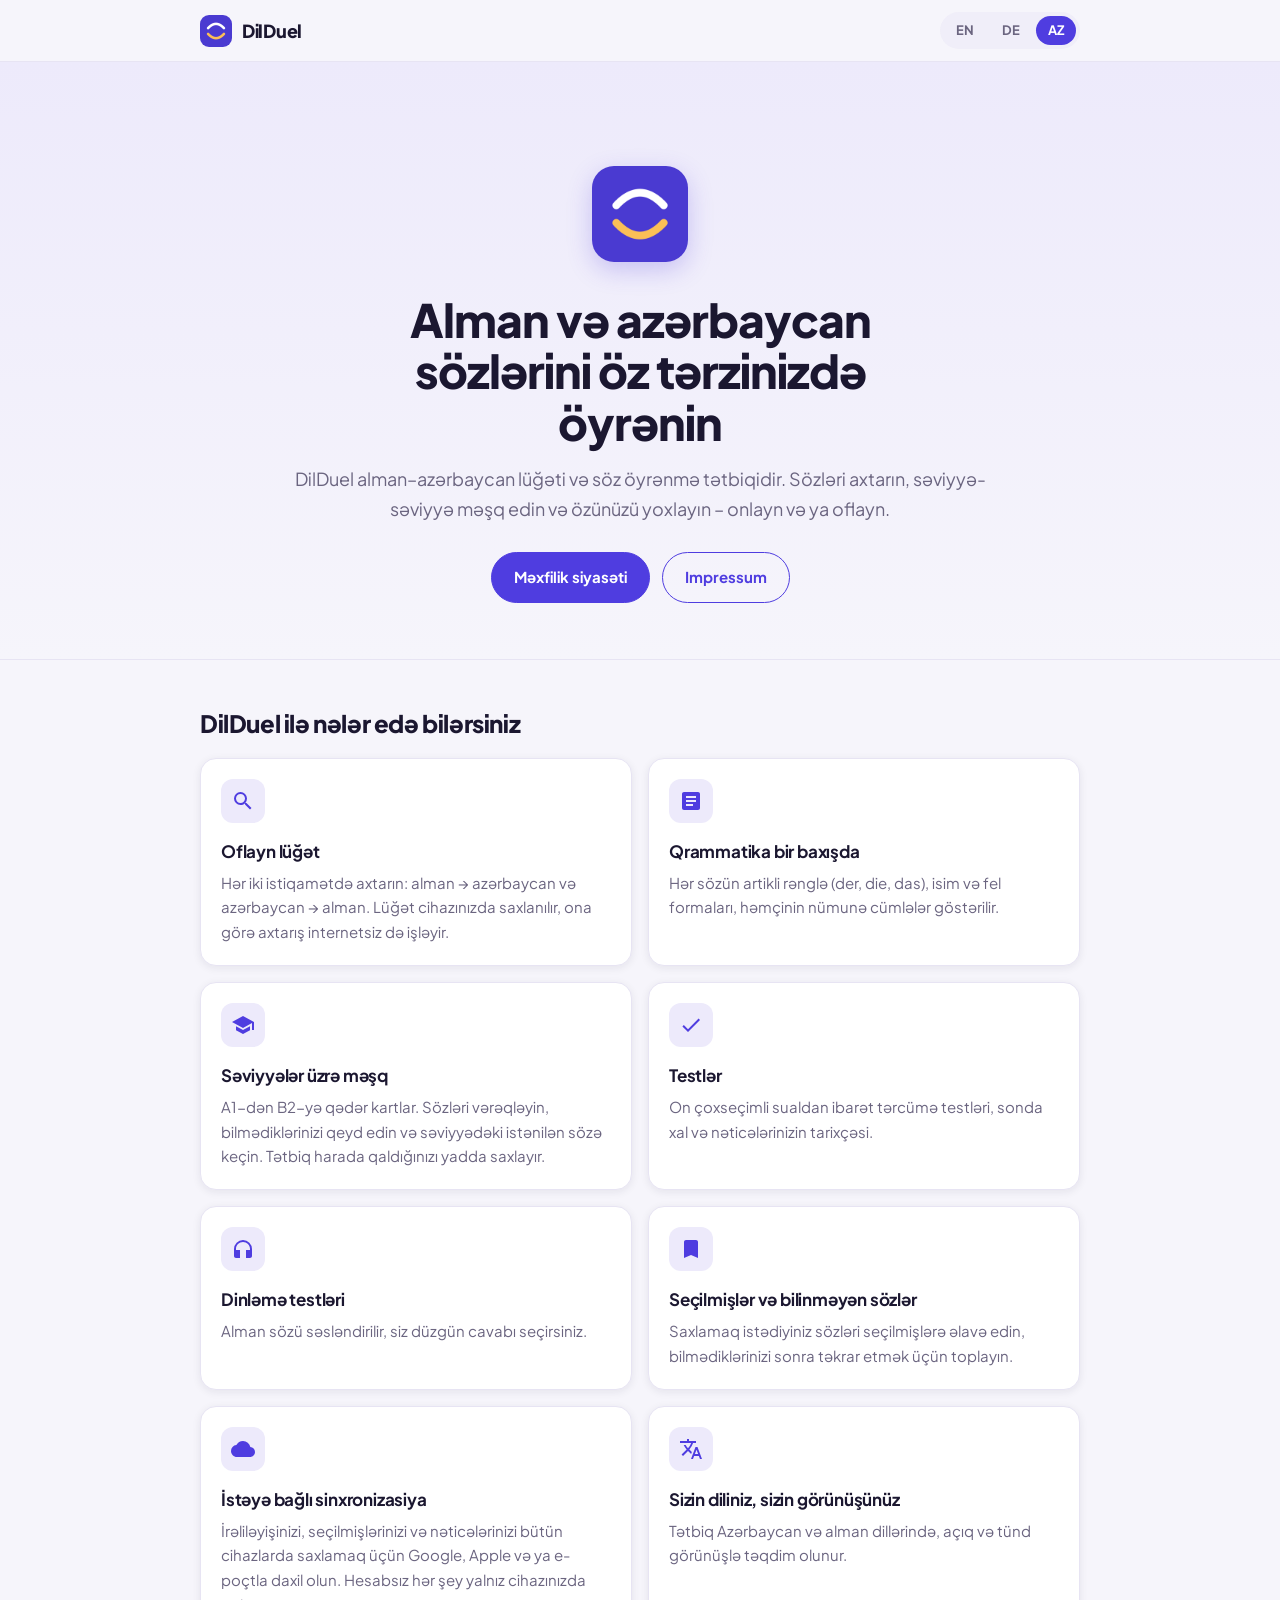
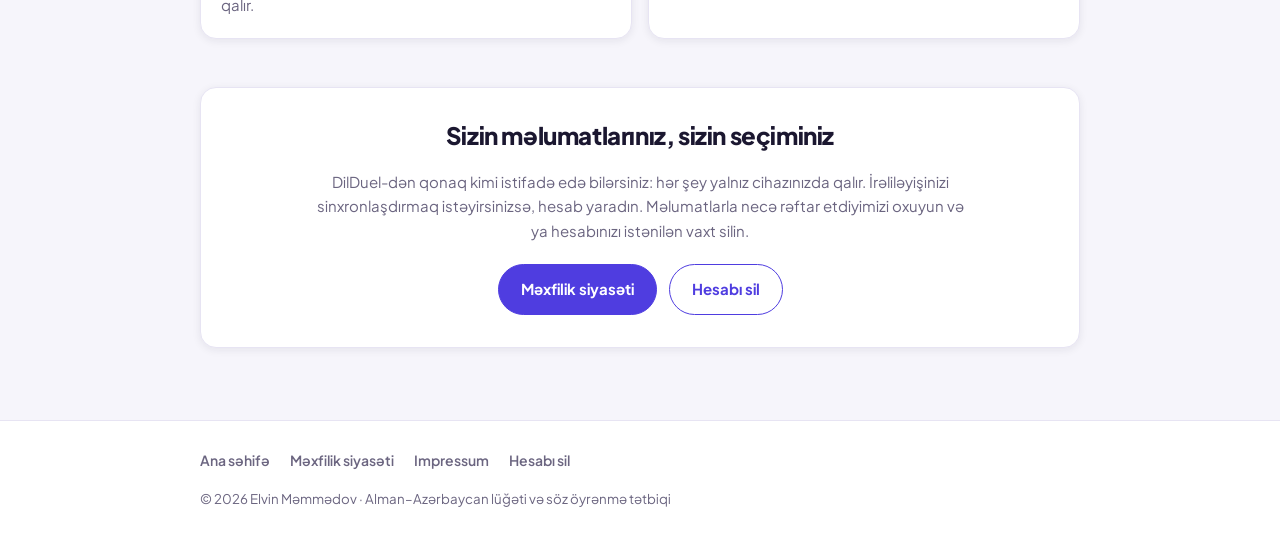
==== docs/az/index.html @ 34c376c1 "Add website with privacy policy and impressum Static GitHub Pages site in English, German and Azerba" ====
<!doctype html>
<html lang="az">
<head>
<meta charset="utf-8">
<meta name="viewport" content="width=device-width, initial-scale=1">
<title>DilDuel – Alman–Azərbaycan lüğəti və söz öyrənmə tətbiqi</title>
<meta name="description" content="DilDuel oflayn işləyən alman–azərbaycan lüğətidir: A1-dən B2-yə qədər söz məşqi, testlər və dinləmə testləri.">
<link rel="icon" href="../assets/icon.png">
<link rel="stylesheet" href="../assets/site.css">
<link rel="alternate" hreflang="en" href="../">
<link rel="alternate" hreflang="de" href="../de/">
<link rel="alternate" hreflang="az" href="./">
</head>
<body>
<header class="site-header">
  <div class="wrap">
    <a class="brand" href="./"><img src="../assets/icon.png" alt="" width="32" height="32"><span>DilDuel</span></a>
    <nav class="lang" aria-label="Dil"><a href="../" hreflang="en" lang="en" data-lang="en" title="English">EN</a><a href="../de/" hreflang="de" lang="de" data-lang="de" title="Deutsch">DE</a><a href="./" hreflang="az" lang="az" data-lang="az" aria-current="true" title="Azərbaycan">AZ</a></nav>
  </div>
</header>
<section class="hero">
  <div class="wrap">
    <img class="hero-icon" src="../assets/icon.png" alt="DilDuel" width="96" height="96">
    <h1>Alman və azərbaycan sözlərini öz tərzinizdə öyrənin</h1>
    <p>DilDuel alman–azərbaycan lüğəti və söz öyrənmə tətbiqidir. Sözləri axtarın, səviyyə-səviyyə məşq edin və özünüzü yoxlayın – onlayn və ya oflayn.</p>
    <div class="actions">
      <a class="btn primary" href="privacy/">Məxfilik siyasəti</a>
      <a class="btn" href="impressum/">Impressum</a>
    </div>
  </div>
</section>
<main class="wrap">
  <section>
    <h2>DilDuel ilə nələr edə bilərsiniz</h2>
    <div class="grid"><div class="card"><span class="icon" aria-hidden="true"><svg viewBox="0 0 24 24"><path d="M15.5 14h-.79l-.28-.27A6.471 6.471 0 0016 9.5 6.5 6.5 0 109.5 16c1.61 0 3.09-.59 4.23-1.57l.27.28v.79l5 4.99L20.49 19l-4.99-5zm-6 0C7.01 14 5 11.99 5 9.5S7.01 5 9.5 5 14 7.01 14 9.5 11.99 14 9.5 14z"/></svg></span><h3>Oflayn lüğət</h3><p>Hər iki istiqamətdə axtarın: alman → azərbaycan və azərbaycan → alman. Lüğət cihazınızda saxlanılır, ona görə axtarış internetsiz də işləyir.</p></div><div class="card"><span class="icon" aria-hidden="true"><svg viewBox="0 0 24 24"><path d="M19 3H5c-1.1 0-2 .9-2 2v14c0 1.1.9 2 2 2h14c1.1 0 2-.9 2-2V5c0-1.1-.9-2-2-2zm-5 14H7v-2h7v2zm3-4H7v-2h10v2zm0-4H7V7h10v2z"/></svg></span><h3>Qrammatika bir baxışda</h3><p>Hər sözün artikli rənglə (der, die, das), isim və fel formaları, həmçinin nümunə cümlələr göstərilir.</p></div><div class="card"><span class="icon" aria-hidden="true"><svg viewBox="0 0 24 24"><path d="M5 13.18v4L12 21l7-3.82v-4L12 17l-7-3.82zM12 3L1 9l11 6 9-4.91V17h2V9L12 3z"/></svg></span><h3>Səviyyələr üzrə məşq</h3><p>A1-dən B2-yə qədər kartlar. Sözləri vərəqləyin, bilmədiklərinizi qeyd edin və səviyyədəki istənilən sözə keçin. Tətbiq harada qaldığınızı yadda saxlayır.</p></div><div class="card"><span class="icon" aria-hidden="true"><svg viewBox="0 0 24 24"><path d="M9 16.17L4.83 12l-1.42 1.41L9 19 21 7l-1.41-1.41z"/></svg></span><h3>Testlər</h3><p>On çoxseçimli sualdan ibarət tərcümə testləri, sonda xal və nəticələrinizin tarixçəsi.</p></div><div class="card"><span class="icon" aria-hidden="true"><svg viewBox="0 0 24 24"><path d="M12 3a9 9 0 00-9 9v7c0 1.1.9 2 2 2h4v-8H5v-1c0-3.87 3.13-7 7-7s7 3.13 7 7v1h-4v8h4c1.1 0 2-.9 2-2v-7a9 9 0 00-9-9z"/></svg></span><h3>Dinləmə testləri</h3><p>Alman sözü səsləndirilir, siz düzgün cavabı seçirsiniz.</p></div><div class="card"><span class="icon" aria-hidden="true"><svg viewBox="0 0 24 24"><path d="M17 3H7c-1.1 0-1.99.9-1.99 2L5 21l7-3 7 3V5c0-1.1-.9-2-2-2z"/></svg></span><h3>Seçilmişlər və bilinməyən sözlər</h3><p>Saxlamaq istədiyiniz sözləri seçilmişlərə əlavə edin, bilmədiklərinizi sonra təkrar etmək üçün toplayın.</p></div><div class="card"><span class="icon" aria-hidden="true"><svg viewBox="0 0 24 24"><path d="M19.35 10.04A7.49 7.49 0 0012 4C9.11 4 6.6 5.64 5.35 8.04A5.994 5.994 0 000 14c0 3.31 2.69 6 6 6h13c2.76 0 5-2.24 5-5 0-2.64-2.05-4.78-4.65-4.96z"/></svg></span><h3>İstəyə bağlı sinxronizasiya</h3><p>İrəliləyişinizi, seçilmişlərinizi və nəticələrinizi bütün cihazlarda saxlamaq üçün Google, Apple və ya e-poçtla daxil olun. Hesabsız hər şey yalnız cihazınızda qalır.</p></div><div class="card"><span class="icon" aria-hidden="true"><svg viewBox="0 0 24 24"><path d="M12.87 15.07l-2.54-2.51.03-.03A17.52 17.52 0 0014.07 6H17V4h-7V2H8v2H1v1.99h11.17C11.5 7.92 10.44 9.75 9 11.35 8.07 10.32 7.3 9.19 6.69 8h-2c.73 1.63 1.73 3.17 2.98 4.56l-5.09 5.02L4 19l5-5 3.11 3.11.76-2.04zM18.5 10h-2L12 22h2l1.12-3h4.75L21 22h2l-4.5-12zm-2.62 7l1.62-4.33L19.12 17h-3.24z"/></svg></span><h3>Sizin diliniz, sizin görünüşünüz</h3><p>Tətbiq Azərbaycan və alman dillərində, açıq və tünd görünüşlə təqdim olunur.</p></div></div>
  </section>
  <section>
    <div class="card callout">
      <h2>Sizin məlumatlarınız, sizin seçiminiz</h2>
      <p>DilDuel-dən qonaq kimi istifadə edə bilərsiniz: hər şey yalnız cihazınızda qalır. İrəliləyişinizi sinxronlaşdırmaq istəyirsinizsə, hesab yaradın. Məlumatlarla necə rəftar etdiyimizi oxuyun və ya hesabınızı istənilən vaxt silin.</p>
      <div class="actions">
        <a class="btn primary" href="privacy/">Məxfilik siyasəti</a>
        <a class="btn" href="../delete-account/?lang=az">Hesabı sil</a>
      </div>
    </div>
  </section>
</main>
<footer>
  <div class="wrap">
    <nav><a href="./">Ana səhifə</a><a href="privacy/">Məxfilik siyasəti</a><a href="impressum/">Impressum</a><a href="../delete-account/?lang=az">Hesabı sil</a></nav>
    <small>© 2026 Elvin Məmmədov · Alman–Azərbaycan lüğəti və söz öyrənmə tətbiqi</small>
  </div>
</footer>
<script>
  document.querySelectorAll("[data-lang]").forEach(function (a) {
    a.addEventListener("click", function () {
      try { localStorage.setItem("lang", a.dataset.lang); } catch (e) {}
    });
  });
</script>
</body>
</html>
---- docs/assets/site.css ----
@font-face {
  font-family: "Plus Jakarta Sans";
  src: url("fonts/PlusJakartaSans.ttf") format("truetype");
  font-weight: 200 800;
  font-display: swap;
}

:root {
  --bg: #f6f5fb; --surface: #ffffff; --text: #1b1730; --muted: #6b6580;
  --border: #e7e4f3; --chip: #f0eef9; --primary: #4f3de0; --on-primary: #ffffff;
  --tint: #edeafb; --header-bg: rgba(246, 245, 251, .85);
  --shadow: 0 2px 8px rgba(27, 23, 48, .08);
  --hero-from: #edeafb; --hero-to: #f6f5fb;
}
@media (prefers-color-scheme: dark) {
  :root {
    --bg: #14121f; --surface: #1e1b2e; --text: #f3f1fa; --muted: #a39fb8;
    --border: #2b2840; --chip: #2b2840; --primary: #8c7dff; --on-primary: #14121f;
    --tint: #2a2548; --header-bg: rgba(20, 18, 31, .85);
    --shadow: 0 2px 8px rgba(0, 0, 0, .35);
    --hero-from: #1f1b3a; --hero-to: #14121f;
  }
}

* { box-sizing: border-box; }
html { scroll-behavior: smooth; }
body {
  margin: 0; background: var(--bg); color: var(--text);
  font: 16px/1.65 "Plus Jakarta Sans", system-ui, -apple-system, "Segoe UI", Roboto, sans-serif;
  -webkit-font-smoothing: antialiased;
}
a { color: var(--primary); text-underline-offset: 3px; }
a:focus-visible, button:focus-visible { outline: 2px solid var(--primary); outline-offset: 3px; border-radius: 6px; }
.wrap { max-width: 920px; margin: 0 auto; padding: 0 20px; }

/* Header */
.site-header {
  position: sticky; top: 0; z-index: 10; background: var(--header-bg);
  backdrop-filter: blur(10px); -webkit-backdrop-filter: blur(10px);
  border-bottom: 1px solid var(--border);
}
.site-header .wrap { display: flex; align-items: center; justify-content: space-between; gap: 16px; padding-top: 12px; padding-bottom: 12px; }
.brand { display: inline-flex; align-items: center; gap: 10px; color: var(--text); font-weight: 800; font-size: 18px; text-decoration: none; letter-spacing: -.3px; }
.brand img { border-radius: 9px; }
.lang { display: inline-flex; gap: 4px; padding: 4px; background: var(--chip); border-radius: 100px; }
.lang a {
  padding: 4px 12px; border-radius: 100px; font-size: 13px; font-weight: 700;
  color: var(--muted); text-decoration: none;
}
.lang a[aria-current="true"] { background: var(--primary); color: var(--on-primary); }

/* Hero */
.hero {
  background: linear-gradient(180deg, var(--hero-from), var(--hero-to));
  border-bottom: 1px solid var(--border);
}
.hero .wrap { padding-top: 56px; padding-bottom: 56px; text-align: center; }
.hero-icon { width: 96px; height: 96px; border-radius: 22px; box-shadow: 0 8px 24px rgba(79, 61, 224, .25); }
.hero h1 { font-size: clamp(30px, 6vw, 46px); line-height: 1.12; font-weight: 800; letter-spacing: -1px; margin: 24px auto 16px; max-width: 18ch; }
.hero p { font-size: 18px; color: var(--muted); max-width: 56ch; margin: 0 auto 28px; }
.actions { display: flex; flex-wrap: wrap; gap: 12px; justify-content: center; }
.btn {
  display: inline-block; padding: 12px 22px; border-radius: 100px; font-weight: 700; font-size: 15px;
  text-decoration: none; border: 1px solid var(--primary); color: var(--primary); background: transparent;
}
.btn.primary { background: var(--primary); color: var(--on-primary); }

/* Sections and cards */
section { padding: 48px 0 0; }
h2 { font-size: 24px; line-height: 1.25; font-weight: 800; letter-spacing: -.4px; margin: 0 0 20px; }
.grid { display: grid; grid-template-columns: repeat(2, 1fr); gap: 16px; }
.card {
  background: var(--surface); border: 1px solid var(--border); border-radius: 16px;
  padding: 20px; box-shadow: var(--shadow);
}
.card h3 { font-size: 17px; margin: 14px 0 6px; font-weight: 700; letter-spacing: -.2px; }
.card p { margin: 0; color: var(--muted); font-size: 15px; }
.icon {
  display: grid; place-items: center; width: 44px; height: 44px; border-radius: 12px;
  background: var(--tint); color: var(--primary);
}
.icon svg { width: 24px; height: 24px; fill: currentColor; }
.callout { text-align: center; padding: 32px 24px; }
.callout p { color: var(--muted); max-width: 60ch; margin: 0 auto 20px; }

/* Legal pages */
.prose { padding-top: 40px; max-width: 720px; }
.prose h1 { font-size: clamp(28px, 5vw, 38px); line-height: 1.15; font-weight: 800; letter-spacing: -.8px; margin: 0 0 8px; }
.prose .meta { color: var(--muted); font-size: 14px; margin: 0 0 8px; }
.prose h2 { font-size: 20px; margin: 36px 0 10px; }
.prose p, .prose li { color: var(--text); }
.prose ul { padding-left: 22px; margin: 8px 0 12px; }
.prose li { margin-bottom: 6px; }
.prose address { font-style: normal; background: var(--surface); border: 1px solid var(--border); border-radius: 16px; padding: 16px 20px; margin: 8px 0 12px; box-shadow: var(--shadow); }

/* Footer */
footer { margin-top: 72px; border-top: 1px solid var(--border); background: var(--surface); }
footer .wrap { padding-top: 28px; padding-bottom: 36px; display: flex; flex-wrap: wrap; gap: 16px 32px; justify-content: space-between; }
footer nav { display: flex; flex-wrap: wrap; gap: 8px 20px; }
footer a { color: var(--muted); font-weight: 600; font-size: 14px; text-decoration: none; }
footer a:hover { color: var(--primary); }
footer small { color: var(--muted); display: block; width: 100%; }

@media (max-width: 640px) {
  .grid { grid-template-columns: 1fr; }
  .hero .wrap { padding-top: 40px; padding-bottom: 40px; }
  .site-header .wrap { padding-top: 10px; padding-bottom: 10px; }
}
@media (prefers-reduced-motion: reduce) { html { scroll-behavior: auto; } }
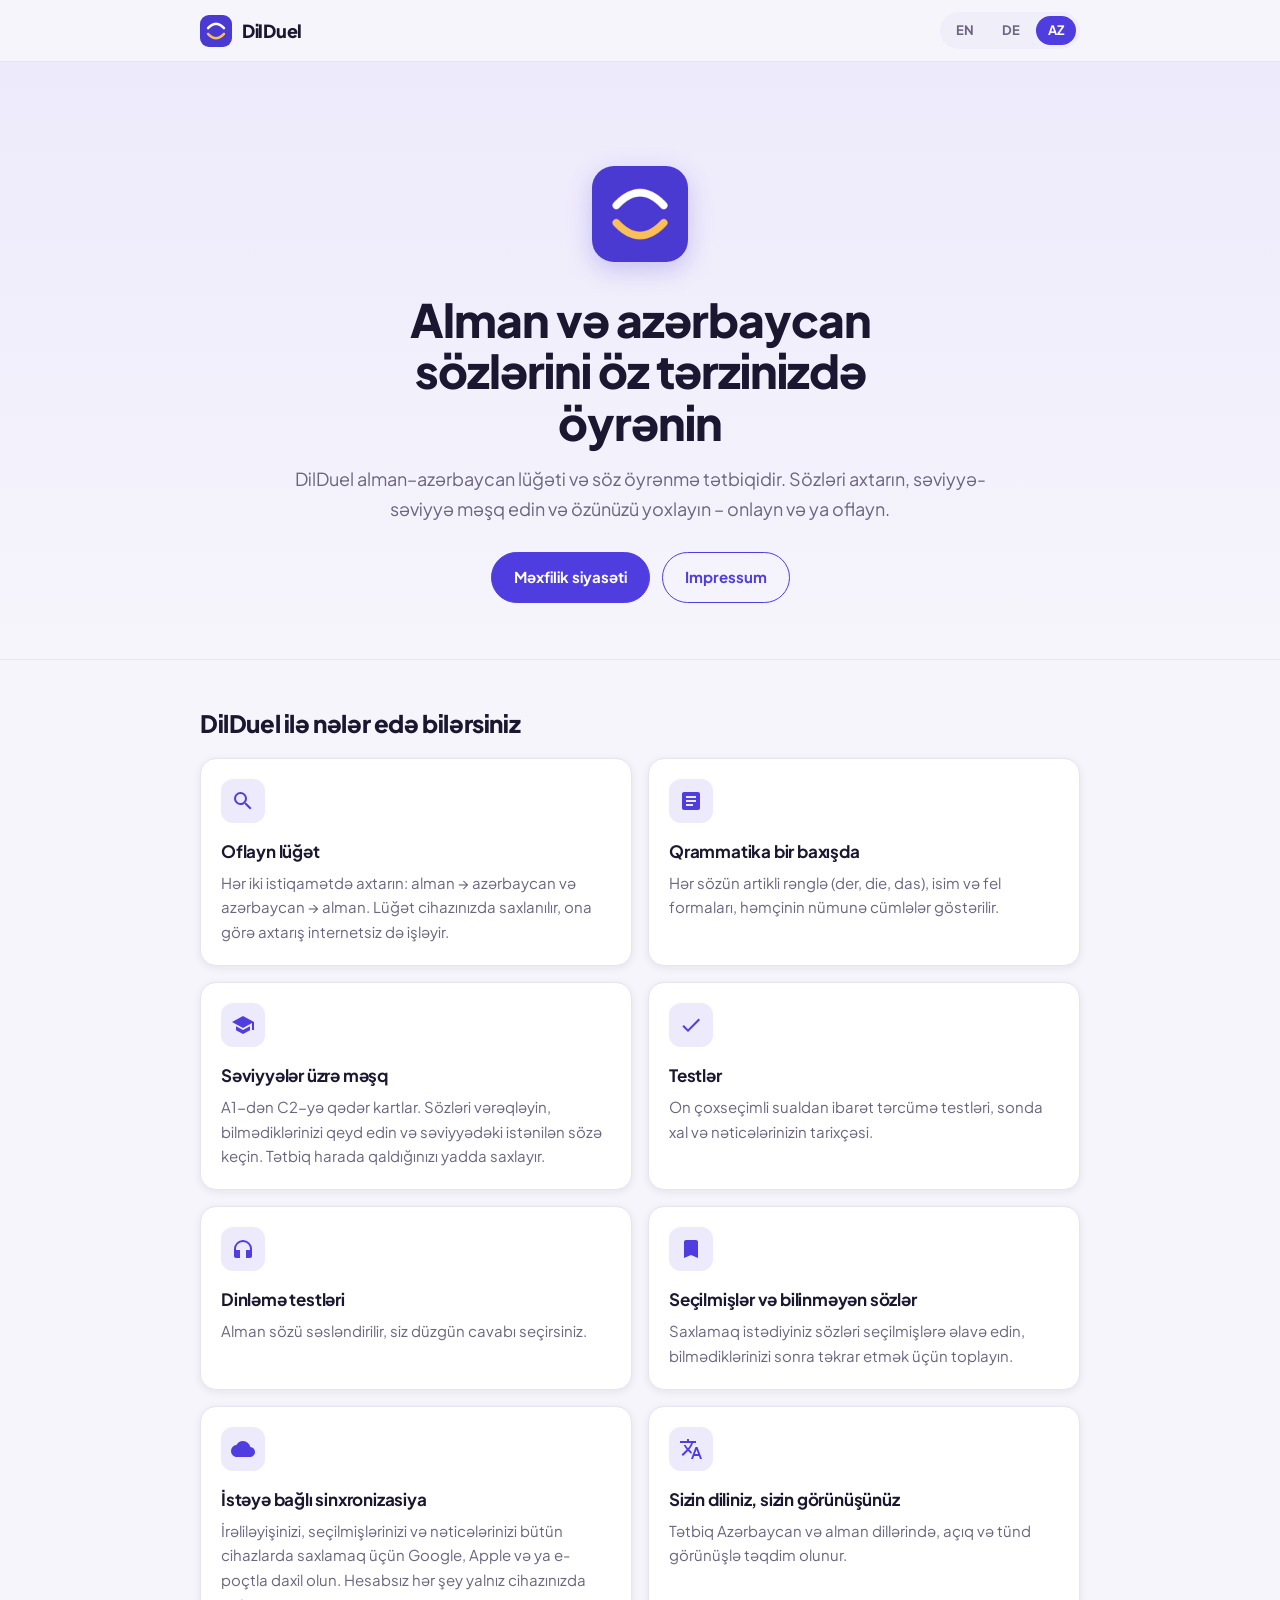
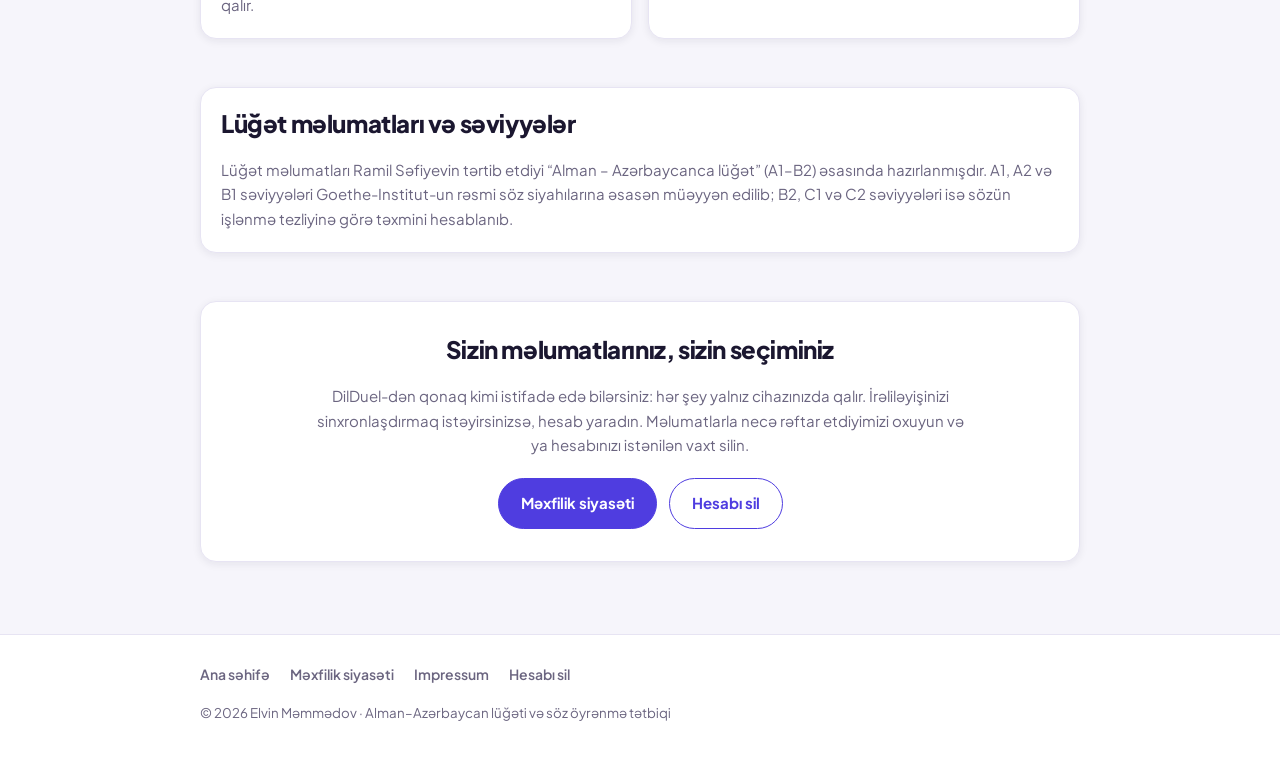
==== commit f70432b7: "Credit the dictionary data on the website and README Adds a "Dictionary data and levels" card to the" ====
--- a/docs/az/index.html
+++ b/docs/az/index.html
@@ -4,7 +4,7 @@
 <meta charset="utf-8">
 <meta name="viewport" content="width=device-width, initial-scale=1">
 <title>DilDuel – Alman–Azərbaycan lüğəti və söz öyrənmə tətbiqi</title>
-<meta name="description" content="DilDuel oflayn işləyən alman–azərbaycan lüğətidir: A1-dən B2-yə qədər söz məşqi, testlər və dinləmə testləri.">
+<meta name="description" content="DilDuel oflayn işləyən alman–azərbaycan lüğətidir: A1-dən C2-yə qədər söz məşqi, testlər və dinləmə testləri.">
 <link rel="icon" href="../assets/icon.png">
 <link rel="stylesheet" href="../assets/site.css">
 <link rel="alternate" hreflang="en" href="../">
@@ -32,7 +32,13 @@
 <main class="wrap">
   <section>
     <h2>DilDuel ilə nələr edə bilərsiniz</h2>
-    <div class="grid"><div class="card"><span class="icon" aria-hidden="true"><svg viewBox="0 0 24 24"><path d="M15.5 14h-.79l-.28-.27A6.471 6.471 0 0016 9.5 6.5 6.5 0 109.5 16c1.61 0 3.09-.59 4.23-1.57l.27.28v.79l5 4.99L20.49 19l-4.99-5zm-6 0C7.01 14 5 11.99 5 9.5S7.01 5 9.5 5 14 7.01 14 9.5 11.99 14 9.5 14z"/></svg></span><h3>Oflayn lüğət</h3><p>Hər iki istiqamətdə axtarın: alman → azərbaycan və azərbaycan → alman. Lüğət cihazınızda saxlanılır, ona görə axtarış internetsiz də işləyir.</p></div><div class="card"><span class="icon" aria-hidden="true"><svg viewBox="0 0 24 24"><path d="M19 3H5c-1.1 0-2 .9-2 2v14c0 1.1.9 2 2 2h14c1.1 0 2-.9 2-2V5c0-1.1-.9-2-2-2zm-5 14H7v-2h7v2zm3-4H7v-2h10v2zm0-4H7V7h10v2z"/></svg></span><h3>Qrammatika bir baxışda</h3><p>Hər sözün artikli rənglə (der, die, das), isim və fel formaları, həmçinin nümunə cümlələr göstərilir.</p></div><div class="card"><span class="icon" aria-hidden="true"><svg viewBox="0 0 24 24"><path d="M5 13.18v4L12 21l7-3.82v-4L12 17l-7-3.82zM12 3L1 9l11 6 9-4.91V17h2V9L12 3z"/></svg></span><h3>Səviyyələr üzrə məşq</h3><p>A1-dən B2-yə qədər kartlar. Sözləri vərəqləyin, bilmədiklərinizi qeyd edin və səviyyədəki istənilən sözə keçin. Tətbiq harada qaldığınızı yadda saxlayır.</p></div><div class="card"><span class="icon" aria-hidden="true"><svg viewBox="0 0 24 24"><path d="M9 16.17L4.83 12l-1.42 1.41L9 19 21 7l-1.41-1.41z"/></svg></span><h3>Testlər</h3><p>On çoxseçimli sualdan ibarət tərcümə testləri, sonda xal və nəticələrinizin tarixçəsi.</p></div><div class="card"><span class="icon" aria-hidden="true"><svg viewBox="0 0 24 24"><path d="M12 3a9 9 0 00-9 9v7c0 1.1.9 2 2 2h4v-8H5v-1c0-3.87 3.13-7 7-7s7 3.13 7 7v1h-4v8h4c1.1 0 2-.9 2-2v-7a9 9 0 00-9-9z"/></svg></span><h3>Dinləmə testləri</h3><p>Alman sözü səsləndirilir, siz düzgün cavabı seçirsiniz.</p></div><div class="card"><span class="icon" aria-hidden="true"><svg viewBox="0 0 24 24"><path d="M17 3H7c-1.1 0-1.99.9-1.99 2L5 21l7-3 7 3V5c0-1.1-.9-2-2-2z"/></svg></span><h3>Seçilmişlər və bilinməyən sözlər</h3><p>Saxlamaq istədiyiniz sözləri seçilmişlərə əlavə edin, bilmədiklərinizi sonra təkrar etmək üçün toplayın.</p></div><div class="card"><span class="icon" aria-hidden="true"><svg viewBox="0 0 24 24"><path d="M19.35 10.04A7.49 7.49 0 0012 4C9.11 4 6.6 5.64 5.35 8.04A5.994 5.994 0 000 14c0 3.31 2.69 6 6 6h13c2.76 0 5-2.24 5-5 0-2.64-2.05-4.78-4.65-4.96z"/></svg></span><h3>İstəyə bağlı sinxronizasiya</h3><p>İrəliləyişinizi, seçilmişlərinizi və nəticələrinizi bütün cihazlarda saxlamaq üçün Google, Apple və ya e-poçtla daxil olun. Hesabsız hər şey yalnız cihazınızda qalır.</p></div><div class="card"><span class="icon" aria-hidden="true"><svg viewBox="0 0 24 24"><path d="M12.87 15.07l-2.54-2.51.03-.03A17.52 17.52 0 0014.07 6H17V4h-7V2H8v2H1v1.99h11.17C11.5 7.92 10.44 9.75 9 11.35 8.07 10.32 7.3 9.19 6.69 8h-2c.73 1.63 1.73 3.17 2.98 4.56l-5.09 5.02L4 19l5-5 3.11 3.11.76-2.04zM18.5 10h-2L12 22h2l1.12-3h4.75L21 22h2l-4.5-12zm-2.62 7l1.62-4.33L19.12 17h-3.24z"/></svg></span><h3>Sizin diliniz, sizin görünüşünüz</h3><p>Tətbiq Azərbaycan və alman dillərində, açıq və tünd görünüşlə təqdim olunur.</p></div></div>
+    <div class="grid"><div class="card"><span class="icon" aria-hidden="true"><svg viewBox="0 0 24 24"><path d="M15.5 14h-.79l-.28-.27A6.471 6.471 0 0016 9.5 6.5 6.5 0 109.5 16c1.61 0 3.09-.59 4.23-1.57l.27.28v.79l5 4.99L20.49 19l-4.99-5zm-6 0C7.01 14 5 11.99 5 9.5S7.01 5 9.5 5 14 7.01 14 9.5 11.99 14 9.5 14z"/></svg></span><h3>Oflayn lüğət</h3><p>Hər iki istiqamətdə axtarın: alman → azərbaycan və azərbaycan → alman. Lüğət cihazınızda saxlanılır, ona görə axtarış internetsiz də işləyir.</p></div><div class="card"><span class="icon" aria-hidden="true"><svg viewBox="0 0 24 24"><path d="M19 3H5c-1.1 0-2 .9-2 2v14c0 1.1.9 2 2 2h14c1.1 0 2-.9 2-2V5c0-1.1-.9-2-2-2zm-5 14H7v-2h7v2zm3-4H7v-2h10v2zm0-4H7V7h10v2z"/></svg></span><h3>Qrammatika bir baxışda</h3><p>Hər sözün artikli rənglə (der, die, das), isim və fel formaları, həmçinin nümunə cümlələr göstərilir.</p></div><div class="card"><span class="icon" aria-hidden="true"><svg viewBox="0 0 24 24"><path d="M5 13.18v4L12 21l7-3.82v-4L12 17l-7-3.82zM12 3L1 9l11 6 9-4.91V17h2V9L12 3z"/></svg></span><h3>Səviyyələr üzrə məşq</h3><p>A1-dən C2-yə qədər kartlar. Sözləri vərəqləyin, bilmədiklərinizi qeyd edin və səviyyədəki istənilən sözə keçin. Tətbiq harada qaldığınızı yadda saxlayır.</p></div><div class="card"><span class="icon" aria-hidden="true"><svg viewBox="0 0 24 24"><path d="M9 16.17L4.83 12l-1.42 1.41L9 19 21 7l-1.41-1.41z"/></svg></span><h3>Testlər</h3><p>On çoxseçimli sualdan ibarət tərcümə testləri, sonda xal və nəticələrinizin tarixçəsi.</p></div><div class="card"><span class="icon" aria-hidden="true"><svg viewBox="0 0 24 24"><path d="M12 3a9 9 0 00-9 9v7c0 1.1.9 2 2 2h4v-8H5v-1c0-3.87 3.13-7 7-7s7 3.13 7 7v1h-4v8h4c1.1 0 2-.9 2-2v-7a9 9 0 00-9-9z"/></svg></span><h3>Dinləmə testləri</h3><p>Alman sözü səsləndirilir, siz düzgün cavabı seçirsiniz.</p></div><div class="card"><span class="icon" aria-hidden="true"><svg viewBox="0 0 24 24"><path d="M17 3H7c-1.1 0-1.99.9-1.99 2L5 21l7-3 7 3V5c0-1.1-.9-2-2-2z"/></svg></span><h3>Seçilmişlər və bilinməyən sözlər</h3><p>Saxlamaq istədiyiniz sözləri seçilmişlərə əlavə edin, bilmədiklərinizi sonra təkrar etmək üçün toplayın.</p></div><div class="card"><span class="icon" aria-hidden="true"><svg viewBox="0 0 24 24"><path d="M19.35 10.04A7.49 7.49 0 0012 4C9.11 4 6.6 5.64 5.35 8.04A5.994 5.994 0 000 14c0 3.31 2.69 6 6 6h13c2.76 0 5-2.24 5-5 0-2.64-2.05-4.78-4.65-4.96z"/></svg></span><h3>İstəyə bağlı sinxronizasiya</h3><p>İrəliləyişinizi, seçilmişlərinizi və nəticələrinizi bütün cihazlarda saxlamaq üçün Google, Apple və ya e-poçtla daxil olun. Hesabsız hər şey yalnız cihazınızda qalır.</p></div><div class="card"><span class="icon" aria-hidden="true"><svg viewBox="0 0 24 24"><path d="M12.87 15.07l-2.54-2.51.03-.03A17.52 17.52 0 0014.07 6H17V4h-7V2H8v2H1v1.99h11.17C11.5 7.92 10.44 9.75 9 11.35 8.07 10.32 7.3 9.19 6.69 8h-2c.73 1.63 1.73 3.17 2.98 4.56l-5.09 5.02L4 19l5-5 3.11 3.11.76-2.04zM18.5 10h-2L12 22h2l1.12-3h4.75L21 22h2l-4.5-12zm-2.62 7l1.62-4.33L19.12 17h-3.24z"/></svg></span><h3>Sizin diliniz, sizin görünüşünüz</h3><p>Tətbiq Azərbaycan və alman dillərində, açıq və tünd görünüşlə təqdim olunur.</p></div></div>
+  </section>
+  <section>
+    <div class="card">
+      <h2>Lüğət məlumatları və səviyyələr</h2>
+      <p>Lüğət məlumatları Ramil Səfiyevin tərtib etdiyi “Alman – Azərbaycanca lüğət” (A1–B2) əsasında hazırlanmışdır. A1, A2 və B1 səviyyələri Goethe-Institut-un rəsmi söz siyahılarına əsasən müəyyən edilib; B2, C1 və C2 səviyyələri isə sözün işlənmə tezliyinə görə təxmini hesablanıb.</p>
+    </div>
   </section>
   <section>
     <div class="card callout">
--- a/docs/assets/site.css
+++ b/docs/assets/site.css
@@ -11,6 +11,7 @@
   --tint: #edeafb; --header-bg: rgba(246, 245, 251, .85);
   --shadow: 0 2px 8px rgba(27, 23, 48, .08);
   --hero-from: #edeafb; --hero-to: #f6f5fb;
+  --danger: #d63c41; --danger-tint: #fbe9ea;
 }
 @media (prefers-color-scheme: dark) {
   :root {
@@ -19,6 +20,7 @@
     --tint: #2a2548; --header-bg: rgba(20, 18, 31, .85);
     --shadow: 0 2px 8px rgba(0, 0, 0, .35);
     --hero-from: #1f1b3a; --hero-to: #14121f;
+    --danger: #ff7a7d; --danger-tint: #3a2230;
   }
 }
 
@@ -89,9 +91,43 @@
 .prose .meta { color: var(--muted); font-size: 14px; margin: 0 0 8px; }
 .prose h2 { font-size: 20px; margin: 36px 0 10px; }
 .prose p, .prose li { color: var(--text); }
-.prose ul { padding-left: 22px; margin: 8px 0 12px; }
+.prose ul, .prose ol { padding-left: 22px; margin: 8px 0 12px; }
 .prose li { margin-bottom: 6px; }
 .prose address { font-style: normal; background: var(--surface); border: 1px solid var(--border); border-radius: 16px; padding: 16px 20px; margin: 8px 0 12px; box-shadow: var(--shadow); }
+
+/* Cards inside prose pages */
+.prose .lead { color: var(--muted); font-size: 17px; margin: 0 0 24px; }
+.prose .card { margin-bottom: 16px; }
+.prose .card h2 { margin: 0 0 10px; font-size: 18px; }
+.prose .card h2:not(:first-child) { margin-top: 22px; }
+.prose .card p { margin: 0 0 12px; color: var(--text); font-size: 16px; }
+.prose .card p.small { color: var(--muted); font-size: 14px; }
+.prose .card p:last-child, .prose .card ul:last-child, .prose .card ol:last-child { margin-bottom: 0; }
+.small { font-size: 14px; color: var(--muted); }
+.hidden { display: none !important; }
+
+/* Forms and messages */
+label { display: block; font-weight: 600; margin: 14px 0 6px; }
+input[type=email], input[type=password], input[type=text] {
+  width: 100%; padding: 12px 14px; font: inherit; color: var(--text);
+  background: var(--chip); border: 1px solid var(--border); border-radius: 12px;
+}
+input:focus-visible { outline: 2px solid var(--primary); outline-offset: 2px; }
+.row { display: flex; flex-wrap: wrap; gap: 12px; margin-top: 16px; }
+button.btn { font-family: inherit; line-height: 1.2; cursor: pointer; }
+.btn.danger { background: var(--danger); border-color: var(--danger); color: #fff; }
+.btn:disabled { opacity: .5; cursor: not-allowed; }
+.msg { padding: 12px 14px; border-radius: 12px; margin-top: 14px; }
+.msg.error { background: var(--danger-tint); color: var(--danger); }
+
+/* Back link */
+.back {
+  display: inline-flex; align-items: center; gap: 6px; margin: 0 0 20px;
+  padding: 8px 16px 8px 12px; border-radius: 100px; background: var(--chip);
+  color: var(--primary); font-size: 14px; font-weight: 700; text-decoration: none;
+}
+.back svg { width: 18px; height: 18px; fill: currentColor; }
+.back:hover { background: var(--tint); }
 
 /* Footer */
 footer { margin-top: 72px; border-top: 1px solid var(--border); background: var(--surface); }
